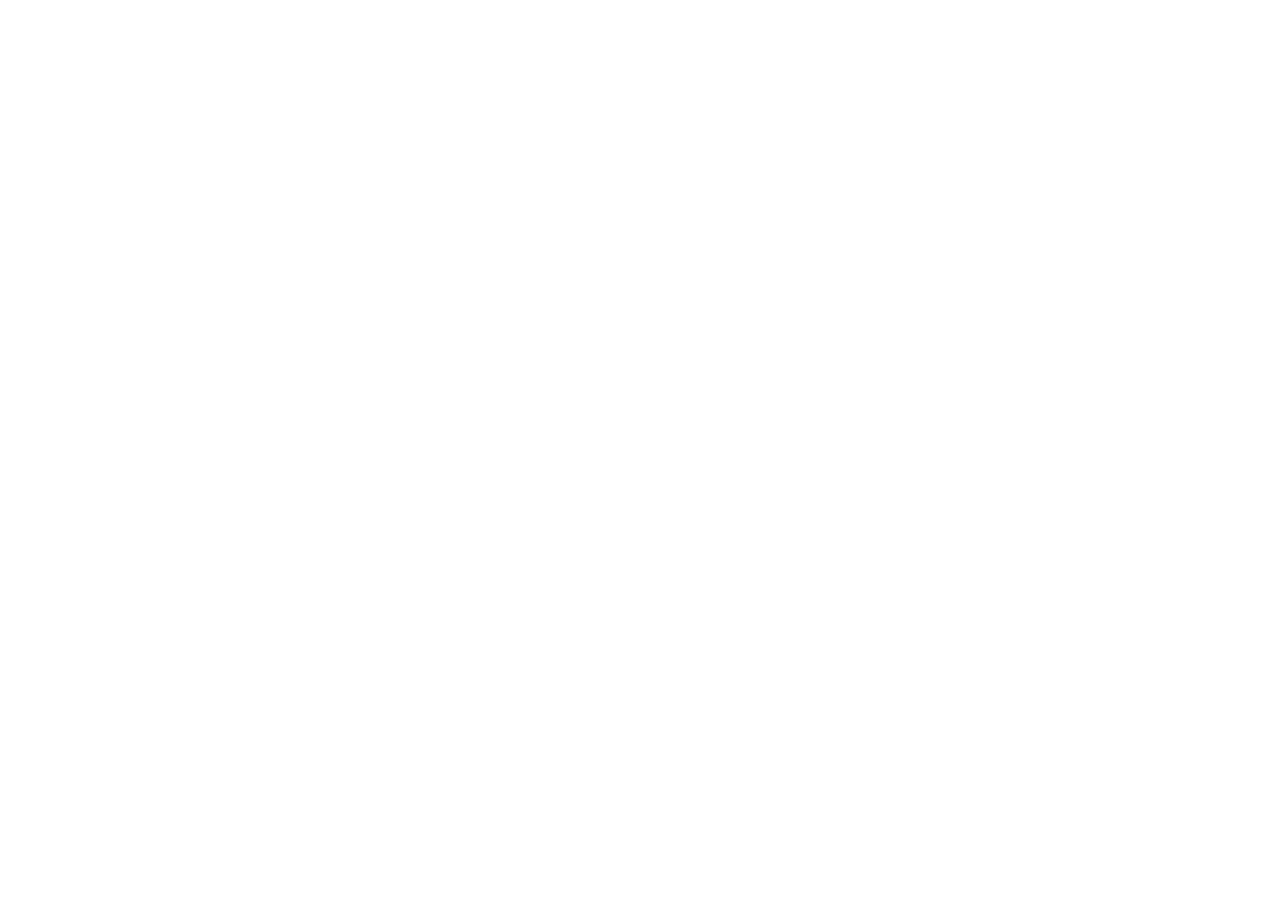
==== index.html @ e2028999 "Created index.html and assets folder" ====
<!DOCTYPE html>
<html lang="en">
<head>
    <meta charset="UTF-8">
    <meta http-equiv="X-UA-Compatible" content="IE=edge">
    <meta name="viewport" content="width=device-width, initial-scale=1.0">
    <title>John McAvaddy</title>
</head>
<body>
    <header>
        <nav>
        </nav>
    </header>
    
    <hero>
    </hero>

    <aside>
        <div class="about-me-aside">
        </div>
        <div class="work-aside">
        </div>
        <div class="contact-me-aside">
        </div>
    </aside>

    <main>
        <div class="about-me-main">
        </div>
        <div class="work-main">
        </div>
        <div class="contact-me-main">
        </div>
    </main>
</body>
</html>
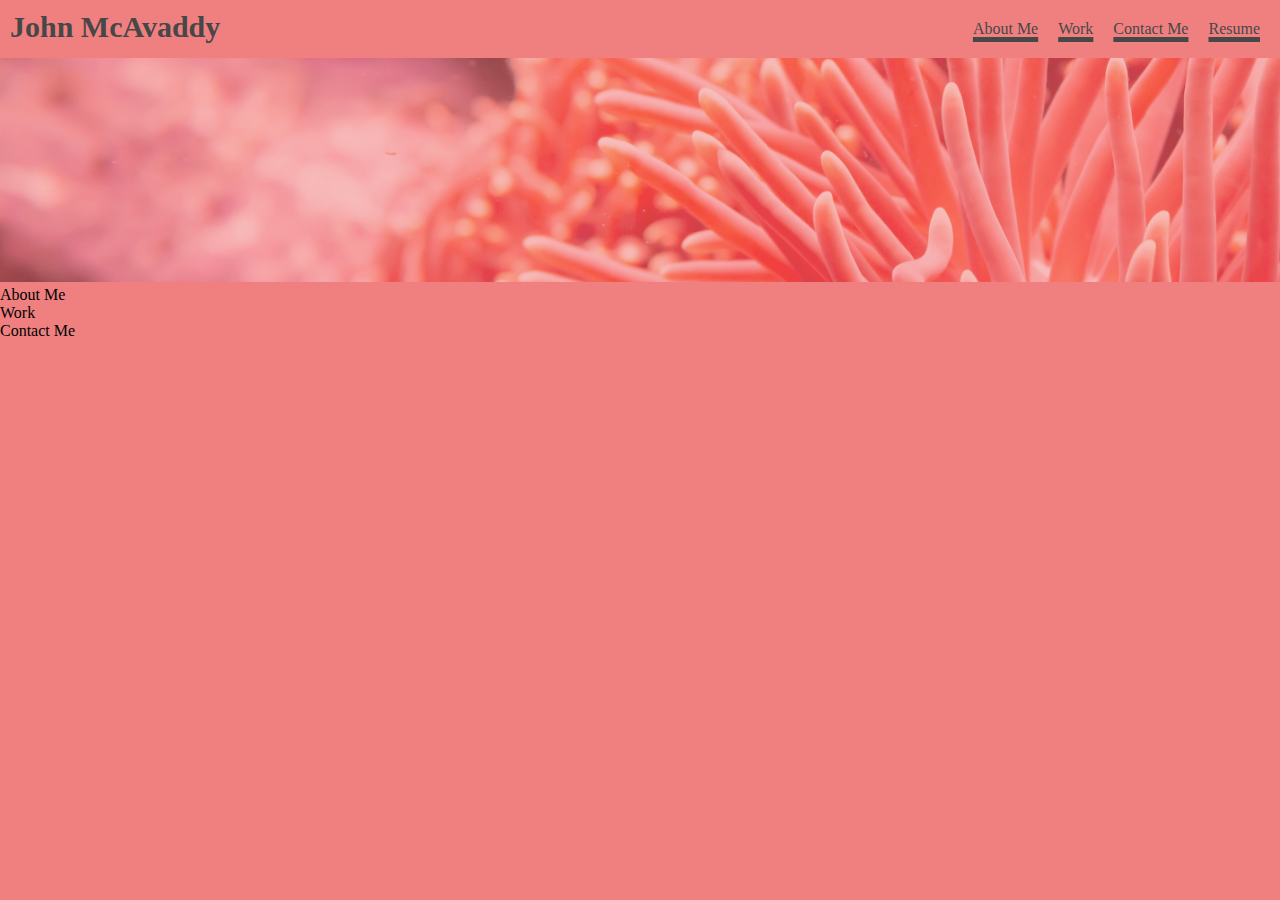
==== commit c239d28a: "Added header content, styled header content, and added hero image" ====
--- a/index.html
+++ b/index.html
@@ -4,23 +4,38 @@
     <meta charset="UTF-8">
     <meta http-equiv="X-UA-Compatible" content="IE=edge">
     <meta name="viewport" content="width=device-width, initial-scale=1.0">
+    <link rel="stylesheet" href="./assets/styles.css">
     <title>John McAvaddy</title>
+
 </head>
 <body>
     <header>
+        <h1>John McAvaddy</h1>
         <nav>
+            <ul>
+                <li><a href=#about-me>About Me</a></li>
+                <li><a href=#work>Work</a></li>
+                <li><a href=#contact-me>Contact Me</a></li>
+                <li><a href=#contact-me>Resume</a></li>
+            </ul>
         </nav>
     </header>
     
     <hero>
+        <img src="./assets/images/coral-hero-image.jpg" alt="Coral reef">
+        <!-- This will be text over the hero image -->
+        <!-- <h2>Full Stack Web Development</h2> -->
     </hero>
 
     <aside>
-        <div class="about-me-aside">
+        <div class="about-me-aside" id="about-me">
+            About Me
         </div>
-        <div class="work-aside">
+        <div class="work-aside" id="work">
+            Work
         </div>
-        <div class="contact-me-aside">
+        <div class="contact-me-aside" id="contact-me">
+            Contact Me
         </div>
     </aside>
 
--- a/assets/styles.css
+++ b/assets/styles.css
@@ -0,0 +1,57 @@
+:root {
+    --main-color:  rgb(71, 71, 71);
+    --accent-color: lightcoral;
+}
+
+* {
+    box-sizing: border-box;
+    margin: 0;
+    padding: 0;
+}
+
+body {
+    background-color: var(--accent-color);
+}
+
+header {
+    display: flex;
+    justify-content: space-between;
+    padding: 10px;
+    color: var(--main-color);
+}
+
+header h1 {
+    font-size: 30px;
+
+}
+
+header h1:hover {
+    color: var(--accent-color);
+}
+
+nav ul {
+    display: flex;
+    list-style: none;
+    padding: 10px;
+}
+
+nav ul li {
+    margin-left: 20px;
+}
+
+nav ul a {
+    text-decoration-color: var(--main-color);
+    text-decoration-thickness: 5px;
+    color: var(--main-color);
+}
+
+nav ul a:hover {
+    color: var(--accent-color);
+    text-decoration-color: var(--accent-color) ;
+}
+
+hero img {
+    width: 100%;
+    height: 100%;
+    opacity: 0.5;
+}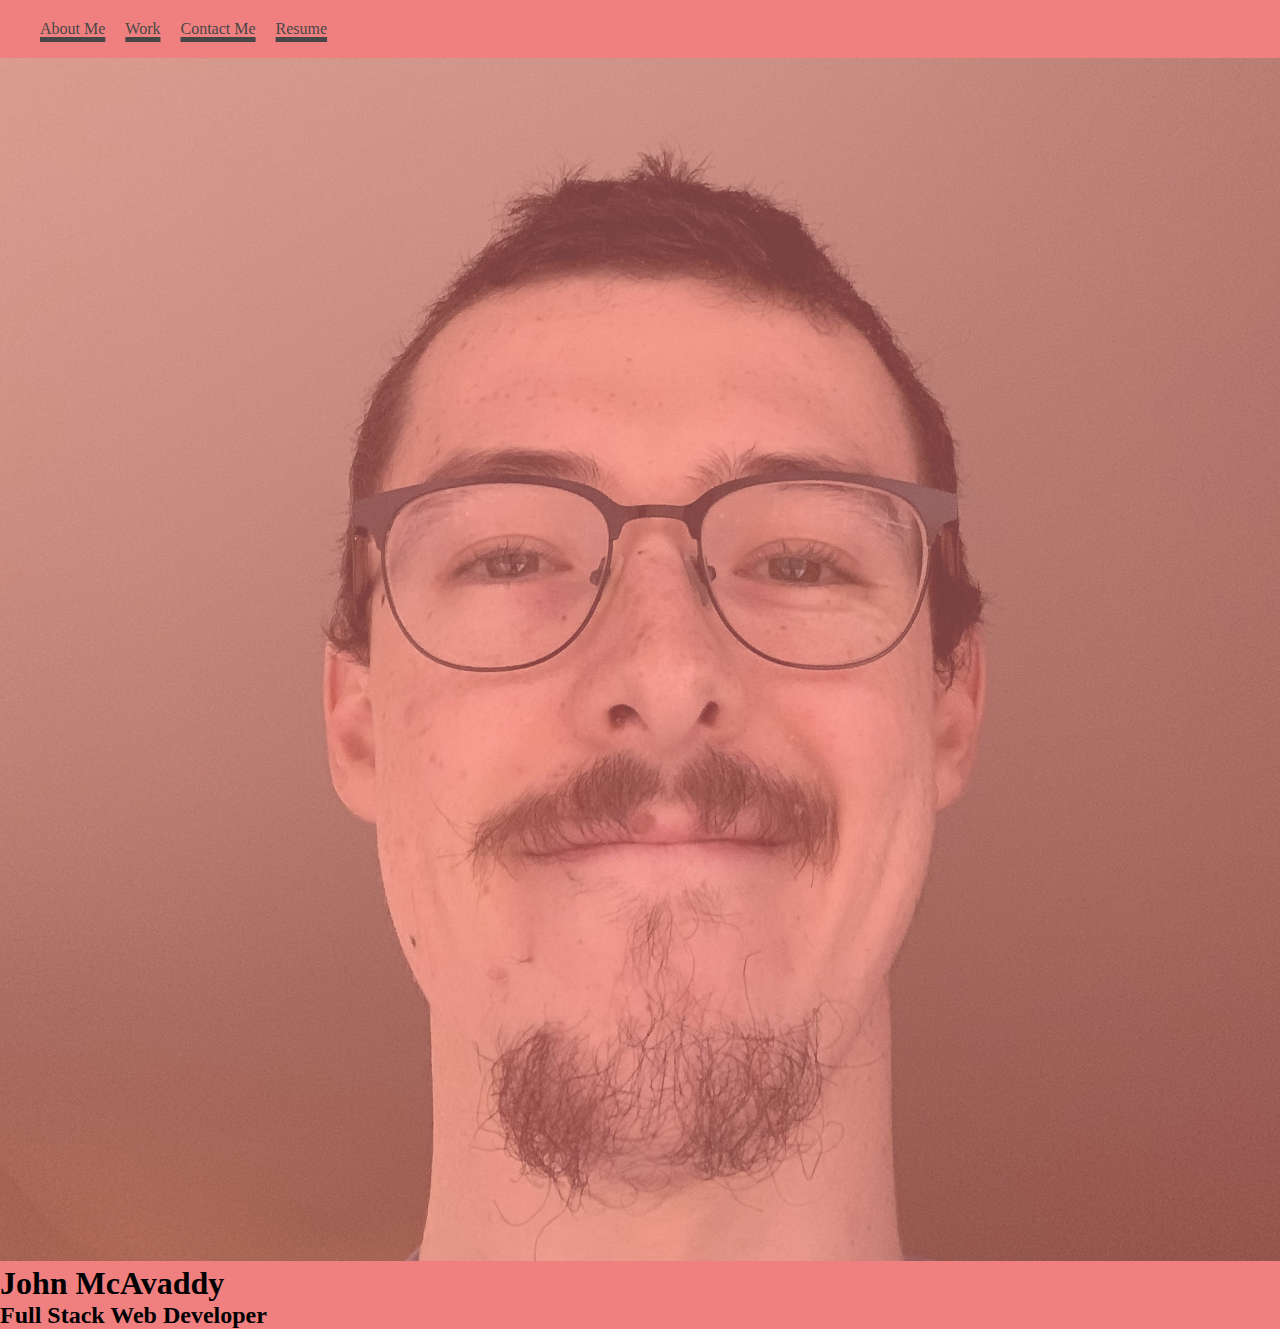
==== commit 40a608f9: "Added new hero images; styled header and hero" ====
--- a/index.html
+++ b/index.html
@@ -10,7 +10,6 @@
 </head>
 <body>
     <header>
-        <h1>John McAvaddy</h1>
         <nav>
             <ul>
                 <li><a href=#about-me>About Me</a></li>
@@ -22,30 +21,16 @@
     </header>
     
     <hero>
-        <img src="./assets/images/coral-hero-image.jpg" alt="Coral reef">
-        <!-- This will be text over the hero image -->
-        <!-- <h2>Full Stack Web Development</h2> -->
+        <div class="hero-image">
+            <div class="centered">
+                <img src="./assets/images/bootcampProfPic.jpg" alt="John McAvaddy" class="hero-prof-img">
+                <h1>John McAvaddy</h1>
+                <h2>Full Stack Web Developer</h2>
+            </div>
+        </div>
     </hero>
-
-    <aside>
-        <div class="about-me-aside" id="about-me">
-            About Me
-        </div>
-        <div class="work-aside" id="work">
-            Work
-        </div>
-        <div class="contact-me-aside" id="contact-me">
-            Contact Me
-        </div>
-    </aside>
-
     <main>
-        <div class="about-me-main">
-        </div>
-        <div class="work-main">
-        </div>
-        <div class="contact-me-main">
-        </div>
+     
     </main>
 </body>
 </html>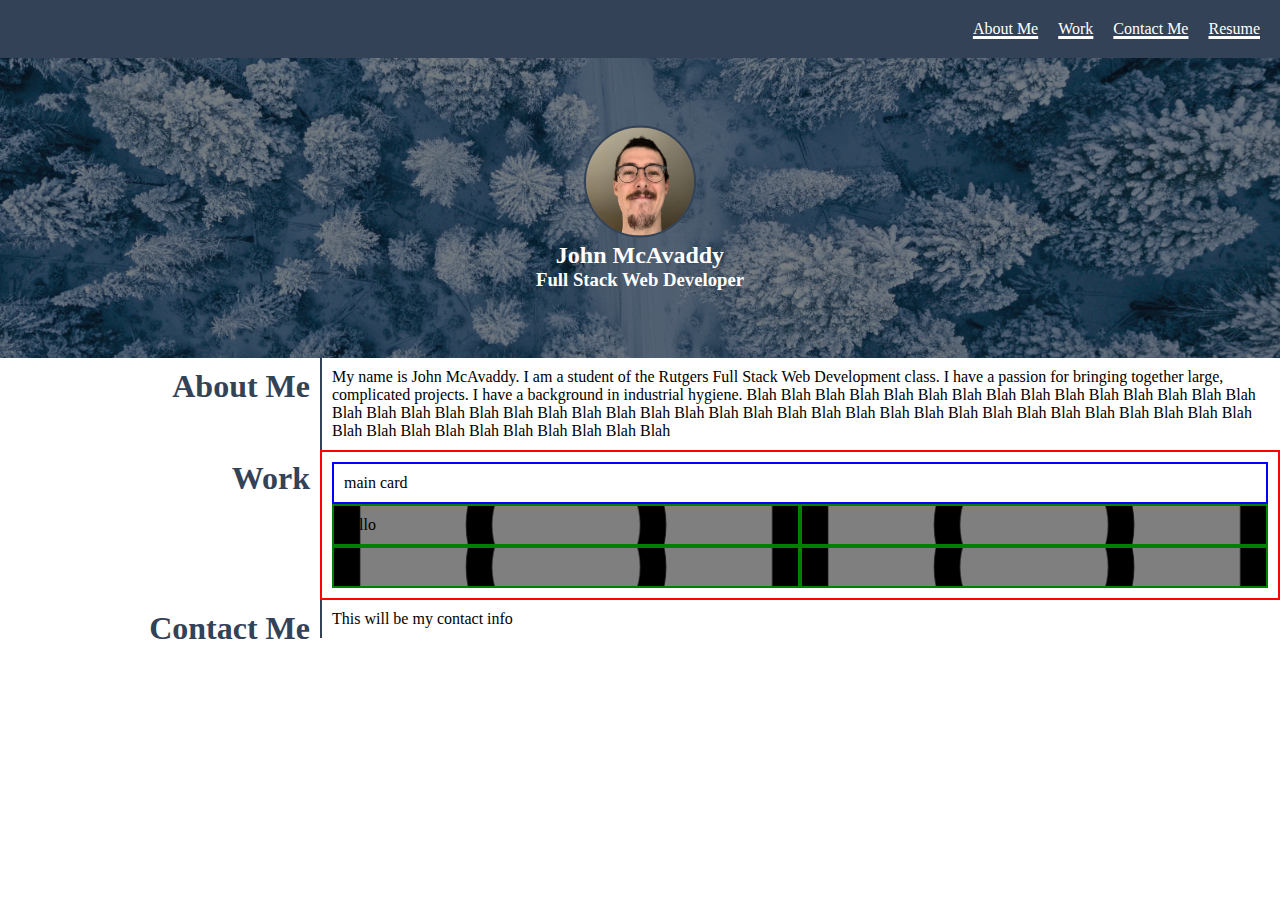
==== commit c0ee0b4b: "Added HTML content to main; styled main content" ====
--- a/index.html
+++ b/index.html
@@ -22,15 +22,42 @@
     
     <hero>
         <div class="hero-image">
-            <div class="centered">
+            <div class="hero-content">
                 <img src="./assets/images/bootcampProfPic.jpg" alt="John McAvaddy" class="hero-prof-img">
-                <h1>John McAvaddy</h1>
-                <h2>Full Stack Web Developer</h2>
+                <h2>John McAvaddy</h2>
+                <h3>Full Stack Web Developer</h3>
             </div>
         </div>
     </hero>
     <main>
-     
+        <div class="row">
+            <div class="left column" id="about-me">
+                <h1>About Me</h1>
+            </div>
+            <div class="right column">
+                <p>My name is John McAvaddy. I am a student of the Rutgers Full Stack Web Development class. I have a passion for bringing together large, complicated projects. I have a background in industrial hygiene. Blah Blah Blah Blah Blah Blah Blah Blah Blah Blah Blah Blah Blah Blah Blah Blah Blah Blah Blah Blah Blah Blah Blah Blah Blah Blah Blah Blah Blah Blah Blah Blah Blah Blah Blah Blah Blah Blah Blah Blah Blah Blah Blah Blah Blah Blah Blah Blah Blah Blah Blah Blah </p>
+            </div>
+        </div>
+        <div class="row">
+            <div class="left column" id="work">
+                <h1>Work</h1>
+            </div>
+            <div class="right column work-cards">
+                <div class="main-work-card">main card</div>
+                <div class="work-card one">hello</div>
+                <div class="work-card two">hi</div>
+                <div class="work-card three">hi</div>
+                <div class="work-card four">hi</div>
+            </div>
+        </div>
+        <div class="row">
+            <div class="left column" id="contact-me">
+                <h1>Contact Me</h1>
+            </div>
+            <div class="right column">
+                <p>This will be my contact info</p>
+            </div>
+        </div>
     </main>
 </body>
 </html>--- a/assets/styles.css
+++ b/assets/styles.css
@@ -1,32 +1,15 @@
-:root {
-    --main-color:  rgb(71, 71, 71);
-    --accent-color: lightcoral;
-}
-
 * {
     box-sizing: border-box;
     margin: 0;
     padding: 0;
 }
 
-body {
-    background-color: var(--accent-color);
-}
-
 header {
     display: flex;
-    justify-content: space-between;
+    justify-content: right;
     padding: 10px;
-    color: var(--main-color);
-}
-
-header h1 {
-    font-size: 30px;
-
-}
-
-header h1:hover {
-    color: var(--accent-color);
+    color: white;
+    background-color: #334257;
 }
 
 nav ul {
@@ -40,18 +23,115 @@
 }
 
 nav ul a {
-    text-decoration-color: var(--main-color);
-    text-decoration-thickness: 5px;
-    color: var(--main-color);
+    text-decoration-thickness: 3px;
+    color: white;
 }
 
-nav ul a:hover {
-    color: var(--accent-color);
-    text-decoration-color: var(--accent-color) ;
+.hero-image {
+    background-image: linear-gradient(rgba(0, 0, 0, 0.5), rgba(0, 0, 0, 0.5)), url("./images/snow-hero-image.jpg");
+    width: 100%;
+    height: 300px;
+    background-position: center;
+    background-size: cover;
+    background-repeat: no-repeat;
+    position: relative;
+    
 }
 
-hero img {
+.hero-content {
+    position: absolute;
+    top: 50%;
+    left: 50%;
+    transform: translate(-50%, -50%);
+    text-align: center;
+    color: white;
+}  
+
+.hero-prof-img {
+    width: 7rem;
+    height: 7rem;
+    border-radius: 50%;
+    border: solid 2px #334257
+}
+
+h1 {
+    color: #334257;
+}
+
+.column {
+    float: left;
+    padding: 10px;
+    height: 100%;
+}
+
+.left {
+    width: 25%;
+    text-align: right;
+    
+}
+
+.right {
+    width: 75%;
+    border-left: solid 2px #334257;
+}
+
+.row:after {
+    content: "";
+    display: table;
+    clear: both;
+}
+
+.work-cards {
+    border: solid 2px red;
+    display: flex;
+    flex-wrap: wrap;
+    justify-content: space-between;
+}
+
+.main-work-card {
     width: 100%;
-    height: 100%;
-    opacity: 0.5;
-}+    padding: 10px;
+    border: solid 2px blue;
+}
+
+.work-card {
+    width: 50%;
+    padding: 10px;
+    border: solid 2px green;
+}
+
+.one,
+.two,
+.three,
+.four {
+    width: 50%;
+    height: auto;
+    background-image: linear-gradient(rgba(0, 0, 0, 0.5), rgba(0, 0, 0, 0.5)), url("./images/wip-image.png");
+    background-position: center;
+    background-size: cover;
+    background-repeat: no-repeat;
+    position: relative;
+}
+
+
+
+@media screen and (max-width: 820px) {
+    .column {
+        width: 100%;
+        display: block;
+        margin-bottom: 20px;
+    }
+
+    .left {
+        border-bottom: solid 2px #334257;
+        text-align: center;
+    }
+
+    .right {
+        border-left: none;
+    }
+
+    .work-card {
+        width: 100%;
+    }
+}
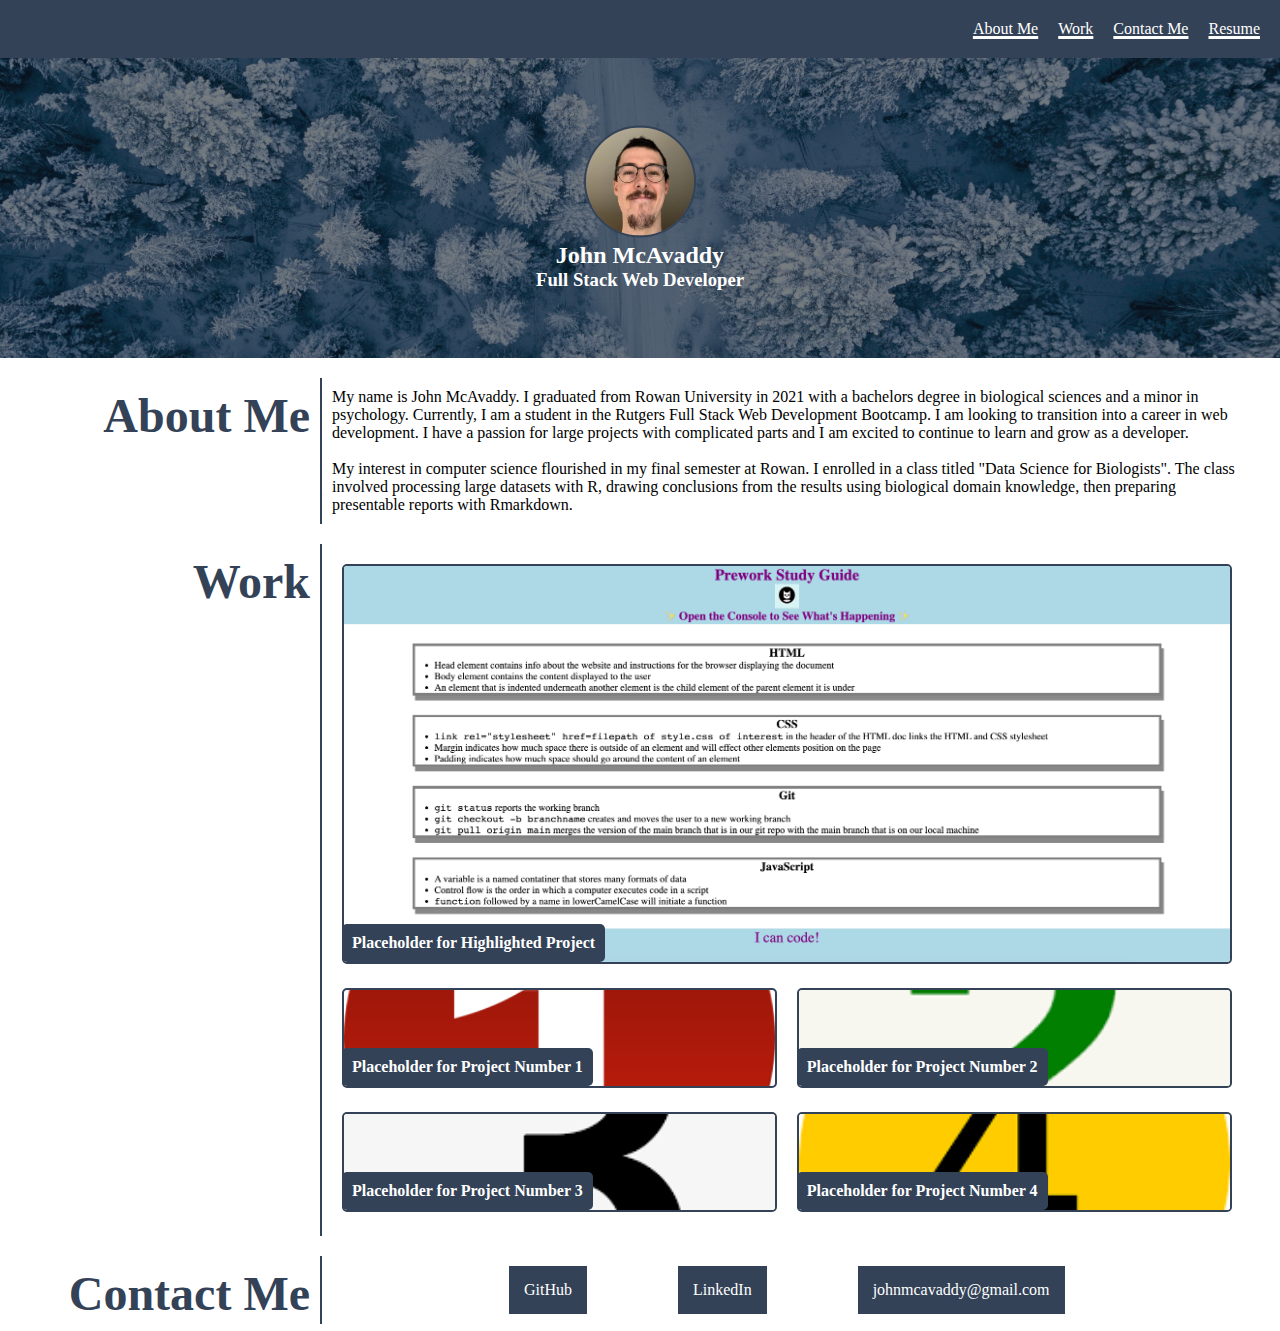
==== commit a5607c18: "Styled HTML content in main section; added media query to make layout responsive to viewport" ====
--- a/index.html
+++ b/index.html
@@ -30,32 +30,67 @@
         </div>
     </hero>
     <main>
-        <div class="row">
+        <div class="about-me-row row">
             <div class="left column" id="about-me">
                 <h1>About Me</h1>
             </div>
             <div class="right column">
-                <p>My name is John McAvaddy. I am a student of the Rutgers Full Stack Web Development class. I have a passion for bringing together large, complicated projects. I have a background in industrial hygiene. Blah Blah Blah Blah Blah Blah Blah Blah Blah Blah Blah Blah Blah Blah Blah Blah Blah Blah Blah Blah Blah Blah Blah Blah Blah Blah Blah Blah Blah Blah Blah Blah Blah Blah Blah Blah Blah Blah Blah Blah Blah Blah Blah Blah Blah Blah Blah Blah Blah Blah Blah Blah </p>
-            </div>
+                <p>My name is John McAvaddy. I graduated from Rowan University in 2021 with a bachelors degree in biological sciences and a minor in psychology. Currently, I am a student in the Rutgers Full Stack Web Development Bootcamp. I am looking to transition into a career in web development. I have a passion for large projects with complicated parts and I am excited to continue to learn and grow as a developer.</p>
+                <br>
+                <p>My interest in computer science flourished in my final semester at Rowan. I enrolled in a class titled "Data Science for Biologists". The class involved processing large datasets with R, drawing conclusions from the results using biological domain knowledge, then preparing presentable reports with Rmarkdown.</p>
+                </div>
         </div>
-        <div class="row">
+        <div class="work-row row">
             <div class="left column" id="work">
                 <h1>Work</h1>
             </div>
             <div class="right column work-cards">
-                <div class="main-work-card">main card</div>
-                <div class="work-card one">hello</div>
-                <div class="work-card two">hi</div>
-                <div class="work-card three">hi</div>
-                <div class="work-card four">hi</div>
+                <div class="work-card highlight">
+                    <a href="https://jmcavaddy.github.io/prework-study-guide/">
+                        <img src="./assets/images/preview-prework-study-guide.png" alt="Preview of John McAvaddy's prework study prework study guide" class="large-proj-img">
+                    </a>
+                    <h4 class="image-title">Placeholder for Highlighted Project</h4>
+                </div>
+                <div class="work-card one">
+                    <a href="https://github.com/jmcavaddy">
+                        <img src="./assets/images/card-one-image.png" alt="Placeholder Highlighted Project" class="small-proj-img">
+                    </a>
+                    <h4 class="image-title">Placeholder for Project Number 1</h4>
+                </div>
+                <div class="work-card two">
+                    <a href="https://github.com/jmcavaddy"></a>
+                        <img src="./assets/images/card-two-image.png" alt="Placeholder Highlighted Project" class="small-proj-img">
+                    </a>
+                    <h4 class="image-title">Placeholder for Project Number 2</h4>
+                </div>
+                <div class="work-card three">
+                    <a href="https://github.com/jmcavaddy">
+                    <img src="./assets/images/card-three-image.png" alt="Placeholder Highlighted Project" class="small-proj-img">
+                    </a>
+                    <h4 class="image-title">Placeholder for Project Number 3</h4>
+                </div>
+                <div class="work-card four">
+                    <a href="https://github.com/jmcavaddy">
+                        <img src="./assets/images/card-four-image.png" alt="Placeholder Highlighted Project" class="small-proj-img">
+                    </a>
+                    <h4 class="image-title">Placeholder for Project Number 4</h4>  
+                </div>
             </div>
         </div>
-        <div class="row">
+        <div class="contact-me-row row">
             <div class="left column" id="contact-me">
                 <h1>Contact Me</h1>
             </div>
-            <div class="right column">
-                <p>This will be my contact info</p>
+            <div class="right column contact-info-cards">
+                <a href="https://github.com/jmcavaddy">
+                    GitHub
+                </a>
+                <a href="https://www.linkedin.com/in/john-mcavaddy-72750618a/">
+                    LinkedIn
+                </a>
+                <a href="mailto:johnmcavaddy@gmail.com">
+                    johnmcavaddy@gmail.com
+                </a>
             </div>
         </div>
     </main>
--- a/assets/styles.css
+++ b/assets/styles.css
@@ -1,3 +1,7 @@
+:root {
+    --main-color: #334257;
+}
+
 * {
     box-sizing: border-box;
     margin: 0;
@@ -9,7 +13,7 @@
     justify-content: right;
     padding: 10px;
     color: white;
-    background-color: #334257;
+    background-color: var(--main-color);
 }
 
 nav ul {
@@ -51,11 +55,12 @@
     width: 7rem;
     height: 7rem;
     border-radius: 50%;
-    border: solid 2px #334257
+    border: solid 2px var(--main-color)
 }
 
 h1 {
-    color: #334257;
+    color: var(--main-color);
+    font-size: 3rem;
 }
 
 .column {
@@ -72,7 +77,8 @@
 
 .right {
     width: 75%;
-    border-left: solid 2px #334257;
+    border-left: solid 2px var(--main-color);
+    padding-right: 3%;
 }
 
 .row:after {
@@ -81,39 +87,67 @@
     clear: both;
 }
 
+.about-me-row,
+.work-row,
+.contact-me-row {
+    padding-top: 20px;
+}
+
 .work-cards {
-    border: solid 2px red;
     display: flex;
     flex-wrap: wrap;
     justify-content: space-between;
 }
 
-.main-work-card {
-    width: 100%;
-    padding: 10px;
-    border: solid 2px blue;
-}
-
 .work-card {
     width: 50%;
     padding: 10px;
-    border: solid 2px green;
+    position: relative;
+    text-align: center;
 }
 
-.one,
-.two,
-.three,
-.four {
-    width: 50%;
-    height: auto;
-    background-image: linear-gradient(rgba(0, 0, 0, 0.5), rgba(0, 0, 0, 0.5)), url("./images/wip-image.png");
-    background-position: center;
-    background-size: cover;
-    background-repeat: no-repeat;
-    position: relative;
+.highlight {
+    width: 100%;
 }
 
+.large-proj-img {
+    width: 100%;
+    height: 400px;
+    object-fit: cover;
+    border-radius: 5px;
+    border: solid 2px var(--main-color);
+}
 
+.small-proj-img {
+    width: 100%;
+    height: 100px;
+    object-fit:cover;
+    border-radius: 5px;
+    border: solid 2px var(--main-color);
+}
+
+.image-title {
+    position: absolute;
+    bottom: 16px;
+    left: 10px;
+    background-color: var(--main-color);
+    padding: 10px;
+    color: white;
+    border-radius: 5px;
+}
+
+.contact-me-row a {
+    text-decoration: none;
+    background-color: var(--main-color);
+    padding: 15px;
+    color: white;
+}
+
+.contact-info-cards {
+    display: flex;
+    justify-content: center;
+    gap: 10%;
+}
 
 @media screen and (max-width: 820px) {
     .column {
@@ -123,15 +157,34 @@
     }
 
     .left {
-        border-bottom: solid 2px #334257;
+        border-bottom: solid 2px var(--main-color);
         text-align: center;
     }
 
     .right {
         border-left: none;
+        padding-left: 3%;
+    }
+
+    .about-me-row,
+    .work-row,
+    .contact-me-row {
+        margin: 0 20px;
     }
 
     .work-card {
         width: 100%;
     }
+
+    .contact-me-row a {
+        width: 50%;
+        text-align: center;
+        margin-bottom: 15px;
+    }
+
+    .contact-info-cards {
+        display: flex;
+        flex-direction: column;
+        align-items: center;
+    }
 }
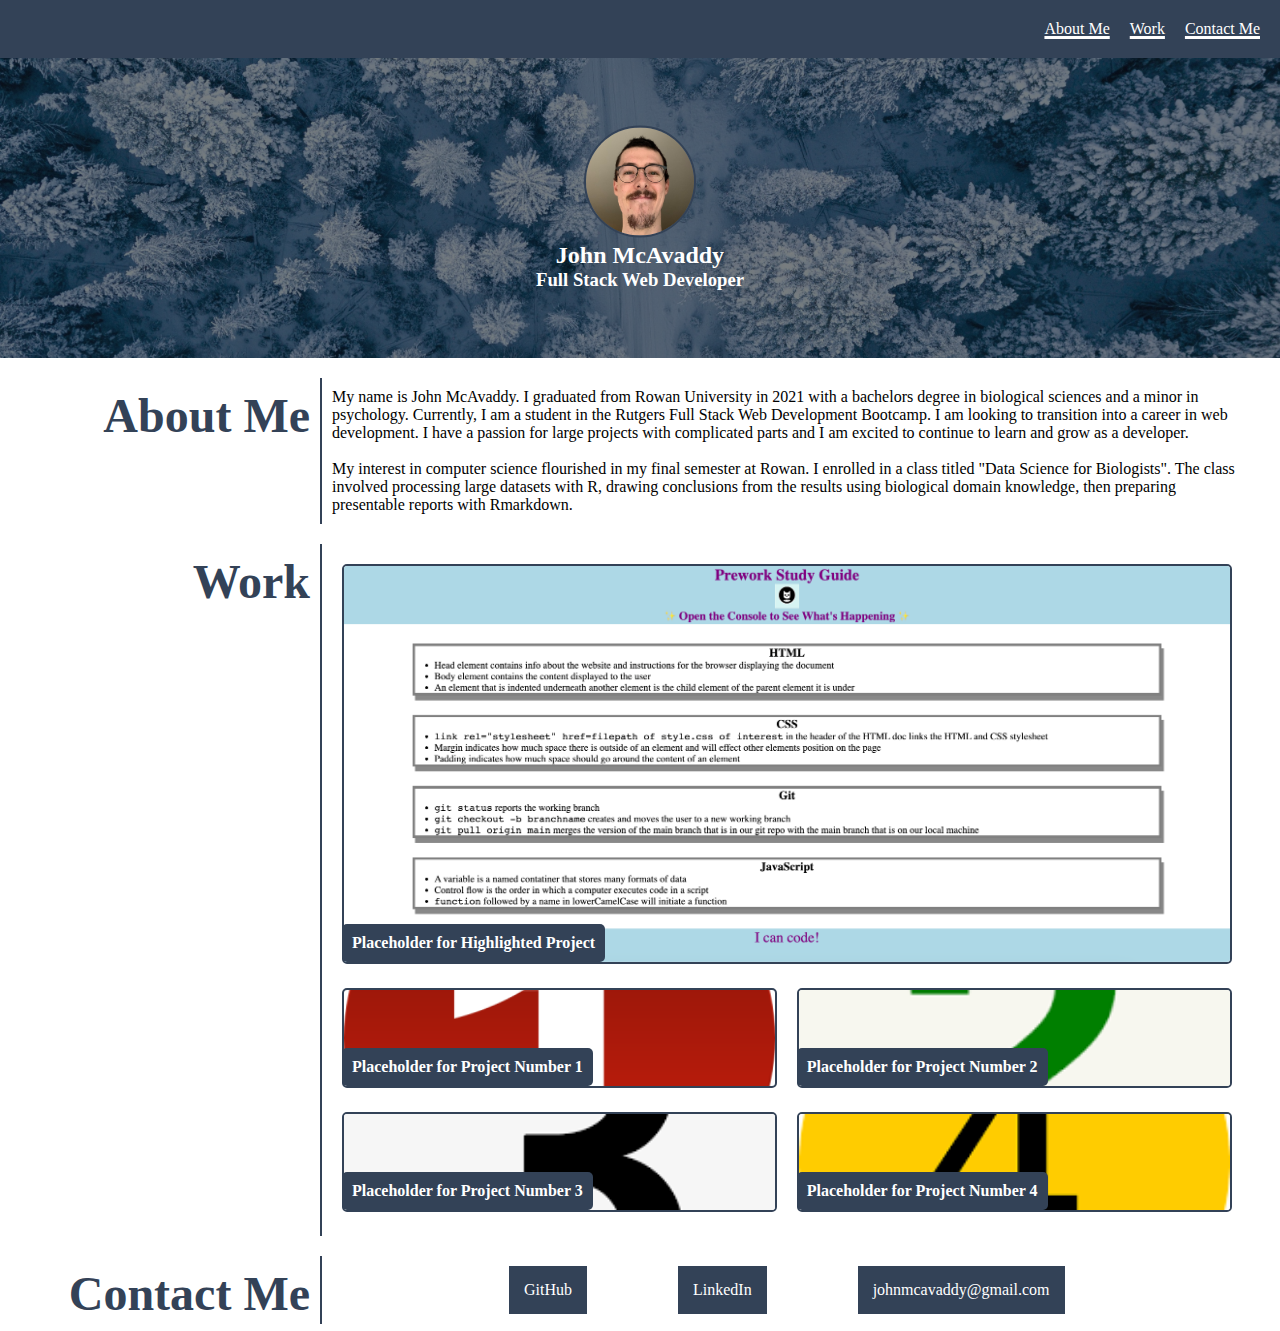
==== commit dd74fff4: "Added comments to CSS" ====
--- a/index.html
+++ b/index.html
@@ -15,7 +15,6 @@
                 <li><a href=#about-me>About Me</a></li>
                 <li><a href=#work>Work</a></li>
                 <li><a href=#contact-me>Contact Me</a></li>
-                <li><a href=#contact-me>Resume</a></li>
             </ul>
         </nav>
     </header>
--- a/assets/styles.css
+++ b/assets/styles.css
@@ -3,113 +3,149 @@
 }
 
 * {
+    /* Include an element's padding and border in its height and width calculations*/
     box-sizing: border-box;
+    /* Set margin of all elements to 0 */
     margin: 0;
+    /* Set padding of all elements to 0 */
     padding: 0;
 }
 
 header {
-    display: flex;
+    /* Turn header into a flex box */
+    display: flex;
+    /* Aligns the items in the header to the right */
     justify-content: right;
-    padding: 10px;
-    color: white;
+    /* Padding adds a little girth to the header */
+    padding: 10px;
+    /* Sets font color */
+    color: white;
+    /* Sets background color of header */
     background-color: var(--main-color);
 }
 
 nav ul {
-    display: flex;
+    /* Turn nav bar into a flex box */
+    display: flex;
+    /* Removes bullet points from list */
     list-style: none;
+    /* Gives nav bar items space around themelves */
     padding: 10px;
 }
 
 nav ul li {
+    /* Adds space between the nav bar items */
     margin-left: 20px;
 }
 
 nav ul a {
+    /* Makes link underlines thicker for decoration */
     text-decoration-thickness: 3px;
     color: white;
 }
 
 .hero-image {
+    /* Adds a background image; linear-gradient adds a darken effect */
     background-image: linear-gradient(rgba(0, 0, 0, 0.5), rgba(0, 0, 0, 0.5)), url("./images/snow-hero-image.jpg");
-    width: 100%;
+    /* Makes image as wide as the viewport */
+    width: 100%;
+    /* Sets height of image */
     height: 300px;
+    /* Centers the background image */
     background-position: center;
+    /* Makes the background image cover the entire container */
     background-size: cover;
+    /* Prevents the background image from repeating */
     background-repeat: no-repeat;
+    /* Sets position of the hero image */
     position: relative;
-    
 }
 
 .hero-content {
+    /* Sets position of the hero content, like my name and selfie */
     position: absolute;
+    /* Centers the hero content in the middle of the hero image */
     top: 50%;
     left: 50%;
     transform: translate(-50%, -50%);
+    /* Sets text alignment */
     text-align: center;
     color: white;
 }  
 
 .hero-prof-img {
+    /* Sets size of the selfie */
     width: 7rem;
     height: 7rem;
+    /* Makes the selfie a circle */
     border-radius: 50%;
+    /* Adds a border to the selfie */
     border: solid 2px var(--main-color)
 }
 
-h1 {
-    color: var(--main-color);
-    font-size: 3rem;
-}
-
 .column {
+
     float: left;
     padding: 10px;
     height: 100%;
 }
 
 .left {
+    /* Makes left columns, "headers" for each section of content, take up 1/4 of viewport */
     width: 25%;
+    /* Forces "headers" towards the content they are heading */
     text-align: right;
-    
 }
 
 .right {
+    /* Makes right columns, the content, take up 3/4 of viewport */
     width: 75%;
+    /* Adds a border to the left of the content */
     border-left: solid 2px var(--main-color);
+    /* Adds a little space between the right edge of the viewport and the content */
     padding-right: 3%;
 }
 
+/* Makes the 2 column format work by adding some empty space after each row of content to ensure the next row starts in the right place */
 .row:after {
     content: "";
     display: table;
     clear: both;
 }
 
+
 .about-me-row,
 .work-row,
 .contact-me-row {
+    /* Adds space between each row of content */
     padding-top: 20px;
 }
 
+h1 {
+    color: var(--main-color);
+    font-size: 3rem;
+}
+
+/* Formats layout of workcards */
 .work-cards {
     display: flex;
     flex-wrap: wrap;
-    justify-content: space-between;
-}
-
+}
+
+/* Formats cards' width and layout */
 .work-card {
     width: 50%;
     padding: 10px;
+    /* Positions title of each card */
     position: relative;
-    text-align: center;
 }
 
 .highlight {
-    width: 100%;
-}
-
+    /* Makes the highlighted project larger than the rest */
+    width: 100%;
+}
+
+/* Formats image of the highlighted project */
 .large-proj-img {
     width: 100%;
     height: 400px;
@@ -118,6 +154,7 @@
     border: solid 2px var(--main-color);
 }
 
+/* Formats image of the smaller project cards */
 .small-proj-img {
     width: 100%;
     height: 100px;
@@ -126,6 +163,7 @@
     border: solid 2px var(--main-color);
 }
 
+/* Formats and positions the title of project cards */
 .image-title {
     position: absolute;
     bottom: 16px;
@@ -136,6 +174,7 @@
     border-radius: 5px;
 }
 
+/* Formats links in contact me section */
 .contact-me-row a {
     text-decoration: none;
     background-color: var(--main-color);
@@ -143,45 +182,53 @@
     color: white;
 }
 
+/* Formats contact info cards */
 .contact-info-cards {
     display: flex;
     justify-content: center;
     gap: 10%;
 }
 
+/* Adjust format once viewport is more narrow than 820px */
 @media screen and (max-width: 820px) {
+    /* Makes each section as wide as the viewport */
     .column {
         width: 100%;
-        display: block;
         margin-bottom: 20px;
     }
 
+    /* Adds underline to headers and centers them over their content */
     .left {
         border-bottom: solid 2px var(--main-color);
         text-align: center;
     }
 
+    /* Removes left border from content and evens out padding of content */
     .right {
         border-left: none;
         padding-left: 3%;
     }
 
+    /* Makes the header underlines reach just short of the edge of the viewports */
     .about-me-row,
     .work-row,
     .contact-me-row {
         margin: 0 20px;
     }
 
+    /* Makes the work cards take up the whole width of the viewport */
     .work-card {
         width: 100%;
     }
 
+    /* Formats contact info cards */
     .contact-me-row a {
         width: 50%;
         text-align: center;
         margin-bottom: 15px;
     }
 
+    /* Turns contact info cards from horizontally aligned to vertically aligned */
     .contact-info-cards {
         display: flex;
         flex-direction: column;
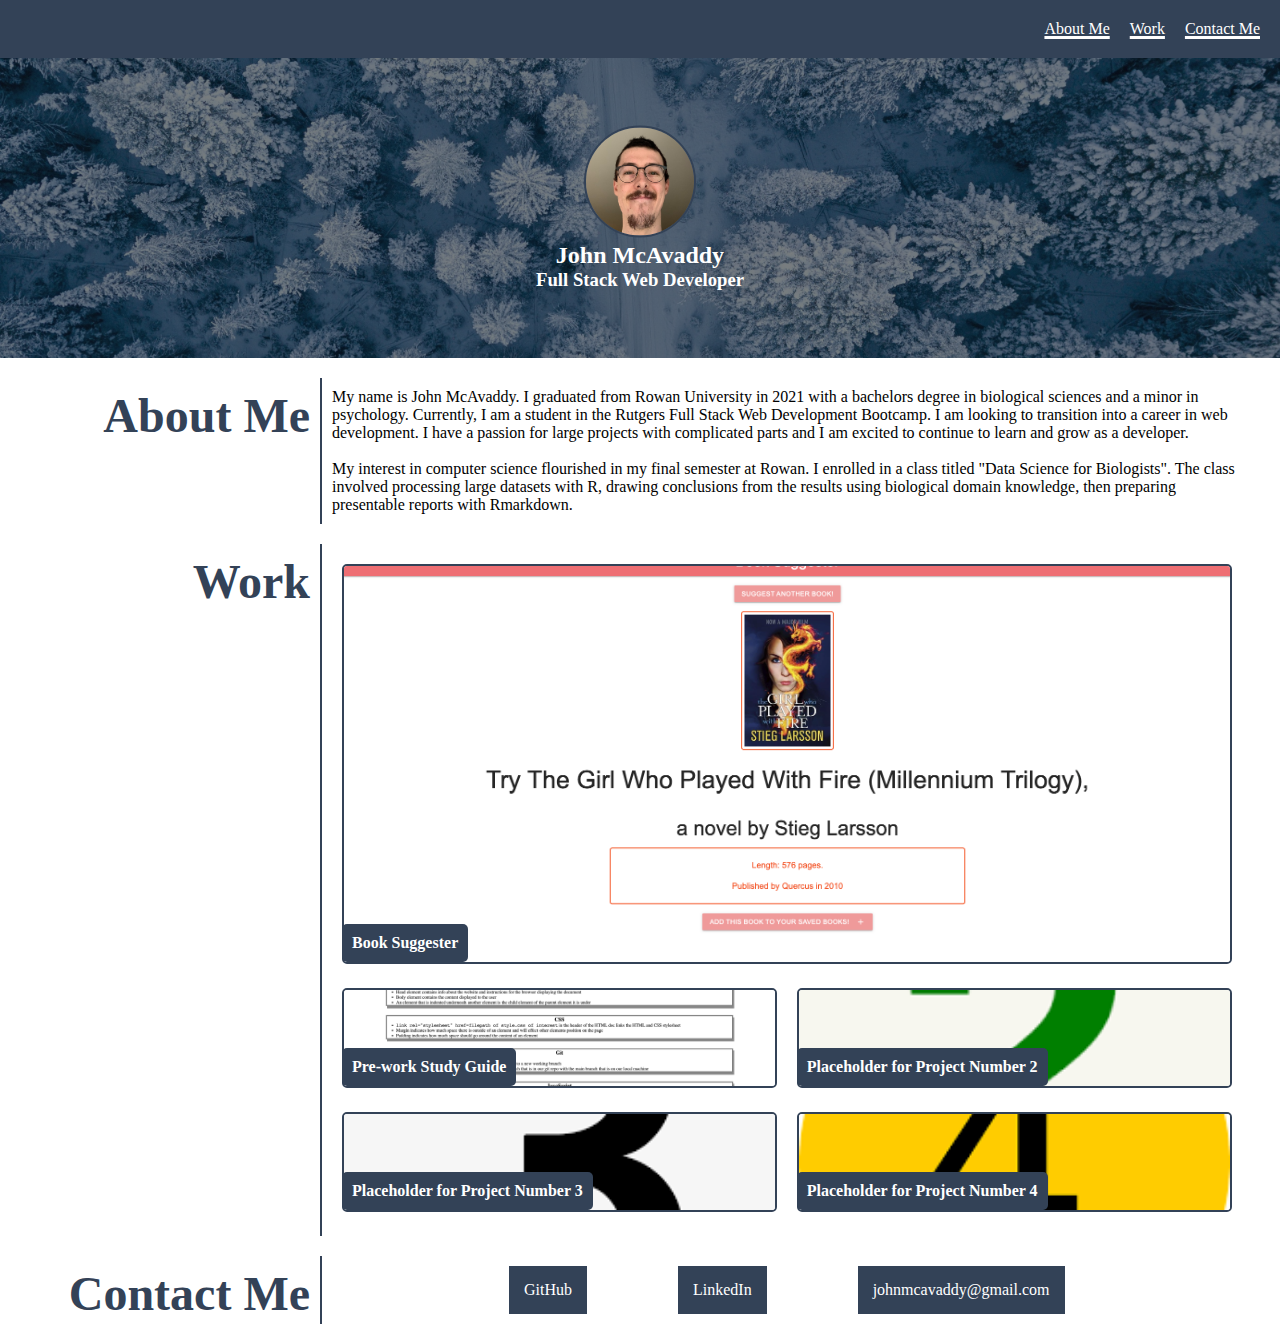
==== commit c1711538: "Updated projects" ====
--- a/index.html
+++ b/index.html
@@ -45,32 +45,32 @@
             </div>
             <div class="right column work-cards">
                 <div class="work-card highlight">
-                    <a href="https://jmcavaddy.github.io/prework-study-guide/">
-                        <img src="./assets/images/preview-prework-study-guide.png" alt="Preview of John McAvaddy's prework study prework study guide" class="large-proj-img">
+                    <a href="https://jmcavaddy.github.io/book-suggester/index.html">
+                        <img src="./assets/images/random-novel.png" alt="Preview of Book Suggester providing a random novel" class="large-proj-img">
                     </a>
-                    <h4 class="image-title">Placeholder for Highlighted Project</h4>
+                    <h4 class="image-title">Book Suggester</h4>
                 </div>
                 <div class="work-card one">
-                    <a href="https://github.com/jmcavaddy">
-                        <img src="./assets/images/card-one-image.png" alt="Placeholder Highlighted Project" class="small-proj-img">
+                    <a href="https://jmcavaddy.github.io/prework-study-guide/">
+                        <img src="./assets/images/preview-prework-study-guide.png" alt="Preview of John McAvaddy's prework study prework study guide" class="small-proj-img">
                     </a>
-                    <h4 class="image-title">Placeholder for Project Number 1</h4>
+                    <h4 class="image-title">Pre-work Study Guide</h4>
                 </div>
                 <div class="work-card two">
                     <a href="https://github.com/jmcavaddy"></a>
-                        <img src="./assets/images/card-two-image.png" alt="Placeholder Highlighted Project" class="small-proj-img">
+                        <img src="./assets/images/card-two-image.png" alt="Placeholder; image of the number two" class="small-proj-img">
                     </a>
                     <h4 class="image-title">Placeholder for Project Number 2</h4>
                 </div>
                 <div class="work-card three">
                     <a href="https://github.com/jmcavaddy">
-                    <img src="./assets/images/card-three-image.png" alt="Placeholder Highlighted Project" class="small-proj-img">
+                    <img src="./assets/images/card-three-image.png" alt="Placeholder; image of the number three" class="small-proj-img">
                     </a>
                     <h4 class="image-title">Placeholder for Project Number 3</h4>
                 </div>
                 <div class="work-card four">
                     <a href="https://github.com/jmcavaddy">
-                        <img src="./assets/images/card-four-image.png" alt="Placeholder Highlighted Project" class="small-proj-img">
+                        <img src="./assets/images/card-four-image.png" alt="Placeholder; image of the number four" class="small-proj-img">
                     </a>
                     <h4 class="image-title">Placeholder for Project Number 4</h4>  
                 </div>
